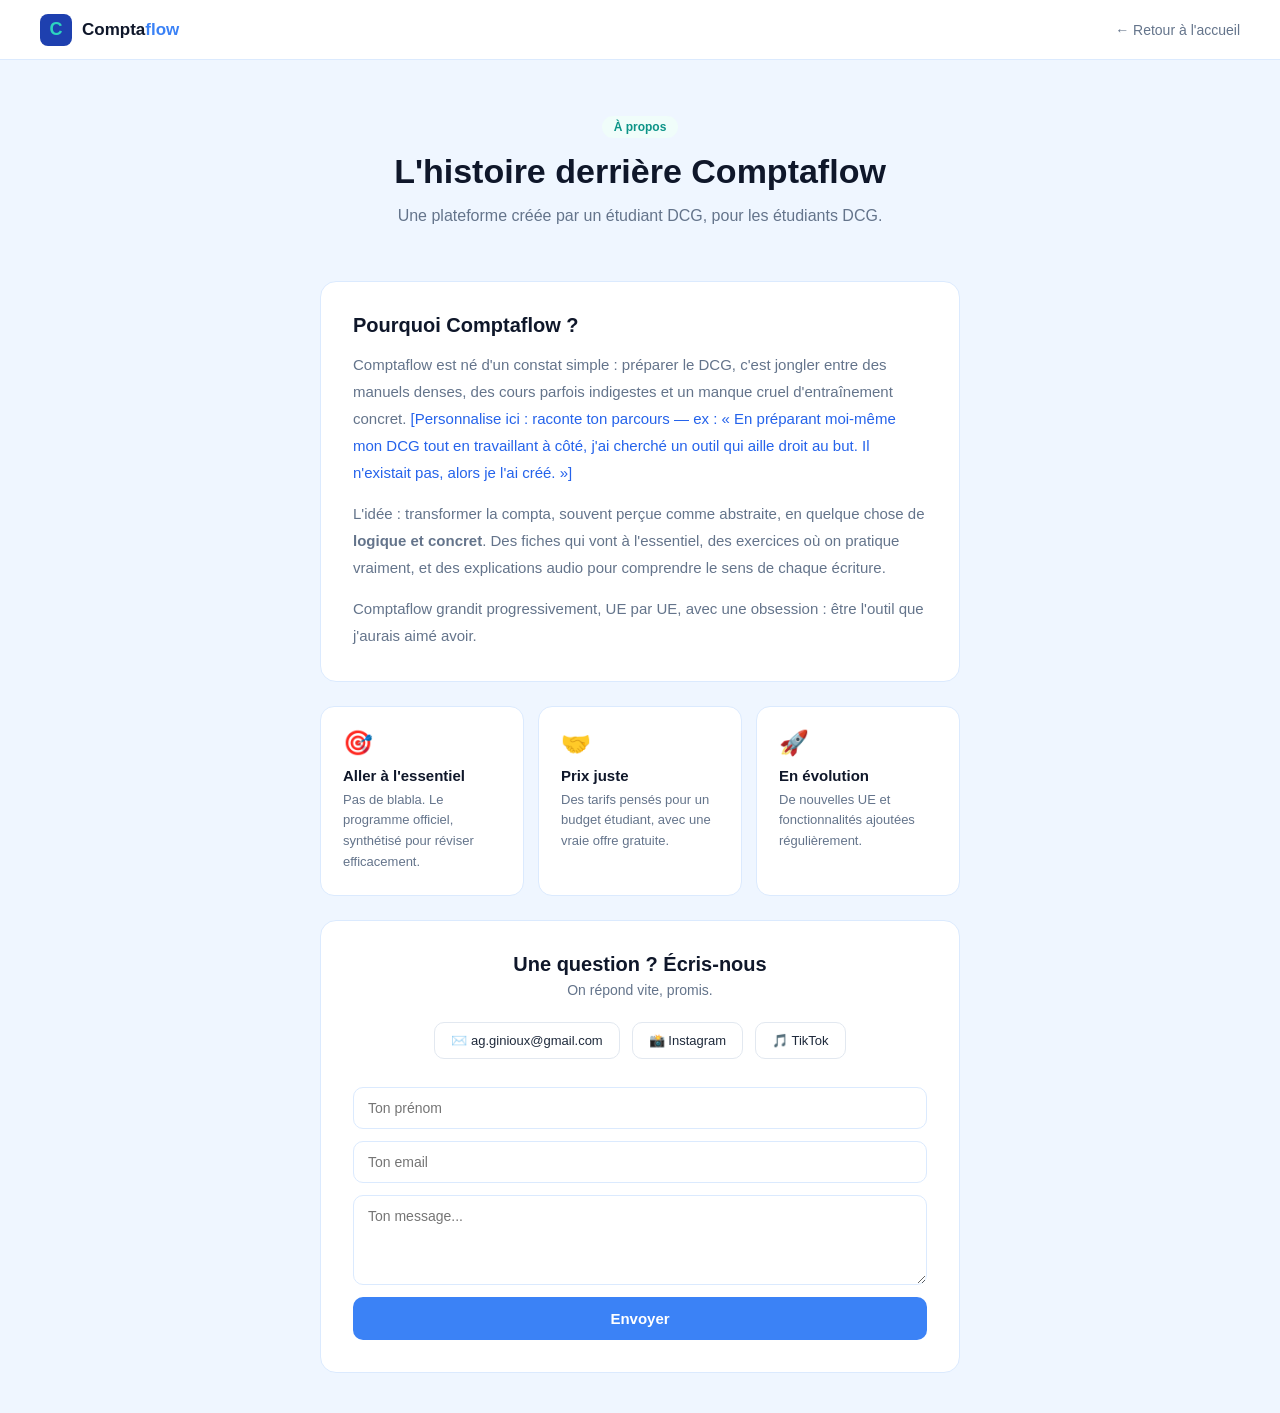
==== a-propos.html @ 51366627 "Create a-propos.html" ====
<!DOCTYPE html>
<html lang="fr">
<head>
<meta charset="UTF-8">
<meta name="viewport" content="width=device-width, initial-scale=1.0">
<title>À propos & Contact — Comptaflow</title>
<link rel="icon" href="data:image/svg+xml,<svg xmlns='http://www.w3.org/2000/svg' viewBox='0 0 100 100'><rect width='100' height='100' rx='20' fill='%231E40AF'/><text x='50' y='72' font-size='70' font-weight='bold' text-anchor='middle' fill='%232DD4BF' font-family='Arial'>C</text></svg>">
<style>
:root{--blue-50:#EFF6FF;--blue-100:#DBEAFE;--blue-400:#60A5FA;--blue-500:#3B82F6;--blue-600:#2563EB;--blue-700:#1D4ED8;--blue-800:#1E40AF;--teal-50:#F0FDFA;--teal-200:#99F6E4;--teal-400:#2DD4BF;--teal-600:#0D9488;--teal-700:#0F766E;--slate-100:#F1F5F9;--slate-200:#E2E8F0;--slate-400:#94A3B8;--slate-500:#64748B;--slate-800:#1E293B;--slate-900:#0F172A}
*{box-sizing:border-box;margin:0;padding:0}
body{font-family:-apple-system,BlinkMacSystemFont,'Segoe UI',Roboto,sans-serif;background:var(--blue-50);color:var(--slate-800)}
nav{position:sticky;top:0;z-index:100;display:flex;align-items:center;justify-content:space-between;padding:0 40px;height:60px;background:#fff;border-bottom:1px solid var(--blue-100)}
.logo{display:flex;align-items:center;gap:10px;text-decoration:none}
.logo-mark{width:32px;height:32px;border-radius:8px;background:var(--blue-800);display:flex;align-items:center;justify-content:center;color:var(--teal-400);font-size:18px;font-weight:700}
.logo-name{font-size:17px;font-weight:600;color:var(--slate-900)}
.logo-name span{color:var(--blue-500)}
.back-link{font-size:14px;color:var(--slate-500);text-decoration:none}
.back-link:hover{color:var(--slate-900)}
.hero{text-align:center;padding:56px 40px 32px}
.tag{display:inline-block;background:var(--teal-50);color:var(--teal-600);font-size:12px;font-weight:600;padding:4px 12px;border-radius:20px;margin-bottom:14px}
.hero h1{font-size:34px;font-weight:700;color:var(--slate-900);margin-bottom:12px}
.hero p{font-size:16px;color:var(--slate-500);max-width:540px;margin:0 auto;line-height:1.6}
.content{max-width:720px;margin:0 auto;padding:20px 40px 40px}
.story{background:#fff;border:1px solid var(--blue-100);border-radius:16px;padding:32px;margin-bottom:24px}
.story h2{font-size:20px;font-weight:700;color:var(--slate-900);margin-bottom:14px}
.story p{font-size:15px;color:var(--slate-500);line-height:1.8;margin-bottom:14px}
.story p:last-child{margin-bottom:0}
.values{display:grid;grid-template-columns:repeat(auto-fit,minmax(200px,1fr));gap:14px;margin-bottom:24px}
.value{background:#fff;border:1px solid var(--blue-100);border-radius:14px;padding:22px}
.value-icon{font-size:24px;margin-bottom:10px}
.value-title{font-size:15px;font-weight:600;color:var(--slate-900);margin-bottom:6px}
.value-desc{font-size:13px;color:var(--slate-500);line-height:1.6}
.contact{background:#fff;border:1px solid var(--blue-100);border-radius:16px;padding:32px}
.contact h2{font-size:20px;font-weight:700;color:var(--slate-900);margin-bottom:6px;text-align:center}
.contact-sub{font-size:14px;color:var(--slate-500);text-align:center;margin-bottom:24px}
.contact-methods{display:flex;justify-content:center;gap:12px;flex-wrap:wrap;margin-bottom:28px}
.method{display:flex;align-items:center;gap:8px;background:var(--slate-50);border:1px solid var(--slate-200);border-radius:10px;padding:10px 16px;font-size:13px;color:var(--slate-800);text-decoration:none}
.method:hover{border-color:var(--blue-400)}
form{display:flex;flex-direction:column;gap:12px}
input,textarea{padding:12px 14px;border:1px solid var(--blue-100);border-radius:10px;font-size:14px;outline:none;font-family:inherit}
input:focus,textarea:focus{border-color:var(--blue-400)}
textarea{resize:vertical}
.btn-send{background:var(--blue-500);color:#fff;border:none;padding:13px;border-radius:10px;font-size:15px;font-weight:600;cursor:pointer}
.btn-send:hover{background:var(--blue-700)}
@media(max-width:768px){nav{padding:0 20px}.hero{padding:40px 20px 24px}.hero h1{font-size:27px}.content{padding:16px 20px 40px}.story,.contact{padding:24px}}
</style>
</head>
<body>
<nav>
  <a class="logo" href="/"><div class="logo-mark">C</div><span class="logo-name">Compta<span>flow</span></span></a>
  <a class="back-link" href="/">← Retour à l'accueil</a>
</nav>

<div class="hero">
  <div class="tag">À propos</div>
  <h1>L'histoire derrière Comptaflow</h1>
  <p>Une plateforme créée par un étudiant DCG, pour les étudiants DCG.</p>
</div>

<div class="content">
  <div class="story">
    <h2>Pourquoi Comptaflow ?</h2>
    <p>Comptaflow est né d'un constat simple : préparer le DCG, c'est jongler entre des manuels denses, des cours parfois indigestes et un manque cruel d'entraînement concret. <span style="color:#2563EB">[Personnalise ici : raconte ton parcours — ex : « En préparant moi-même mon DCG tout en travaillant à côté, j'ai cherché un outil qui aille droit au but. Il n'existait pas, alors je l'ai créé. »]</span></p>
    <p>L'idée : transformer la compta, souvent perçue comme abstraite, en quelque chose de <strong>logique et concret</strong>. Des fiches qui vont à l'essentiel, des exercices où on pratique vraiment, et des explications audio pour comprendre le sens de chaque écriture.</p>
    <p>Comptaflow grandit progressivement, UE par UE, avec une obsession : être l'outil que j'aurais aimé avoir.</p>
  </div>

  <div class="values">
    <div class="value"><div class="value-icon">🎯</div><div class="value-title">Aller à l'essentiel</div><div class="value-desc">Pas de blabla. Le programme officiel, synthétisé pour réviser efficacement.</div></div>
    <div class="value"><div class="value-icon">🤝</div><div class="value-title">Prix juste</div><div class="value-desc">Des tarifs pensés pour un budget étudiant, avec une vraie offre gratuite.</div></div>
    <div class="value"><div class="value-icon">🚀</div><div class="value-title">En évolution</div><div class="value-desc">De nouvelles UE et fonctionnalités ajoutées régulièrement.</div></div>
  </div>

  <div class="contact">
    <h2>Une question ? Écris-nous</h2>
    <div class="contact-sub">On répond vite, promis.</div>
    <div class="contact-methods">
      <a class="method" href="mailto:ag.ginioux@gmail.com">✉️ ag.ginioux@gmail.com</a>
      <a class="method" href="#">📸 Instagram</a>
      <a class="method" href="#">🎵 TikTok</a>
    </div>
    <form action="https://formsubmit.co/ag.ginioux@gmail.com" method="POST">
      <input type="hidden" name="_subject" value="Message depuis la page À propos">
      <input type="hidden" name="_captcha" value="false">
      <input type="hidden" name="_next" value="https://comptaflow-xi.vercel.app/merci.html">
      <input type="text" name="nom" placeholder="Ton prénom" required>
      <input type="email" name="email" placeholder="Ton email" required>
      <textarea name="message" placeholder="Ton message..." required rows="4"></textarea>
      <button type="submit" class="btn-send">Envoyer</button>
    </form>
  </div>
</div>
</body>
</html>
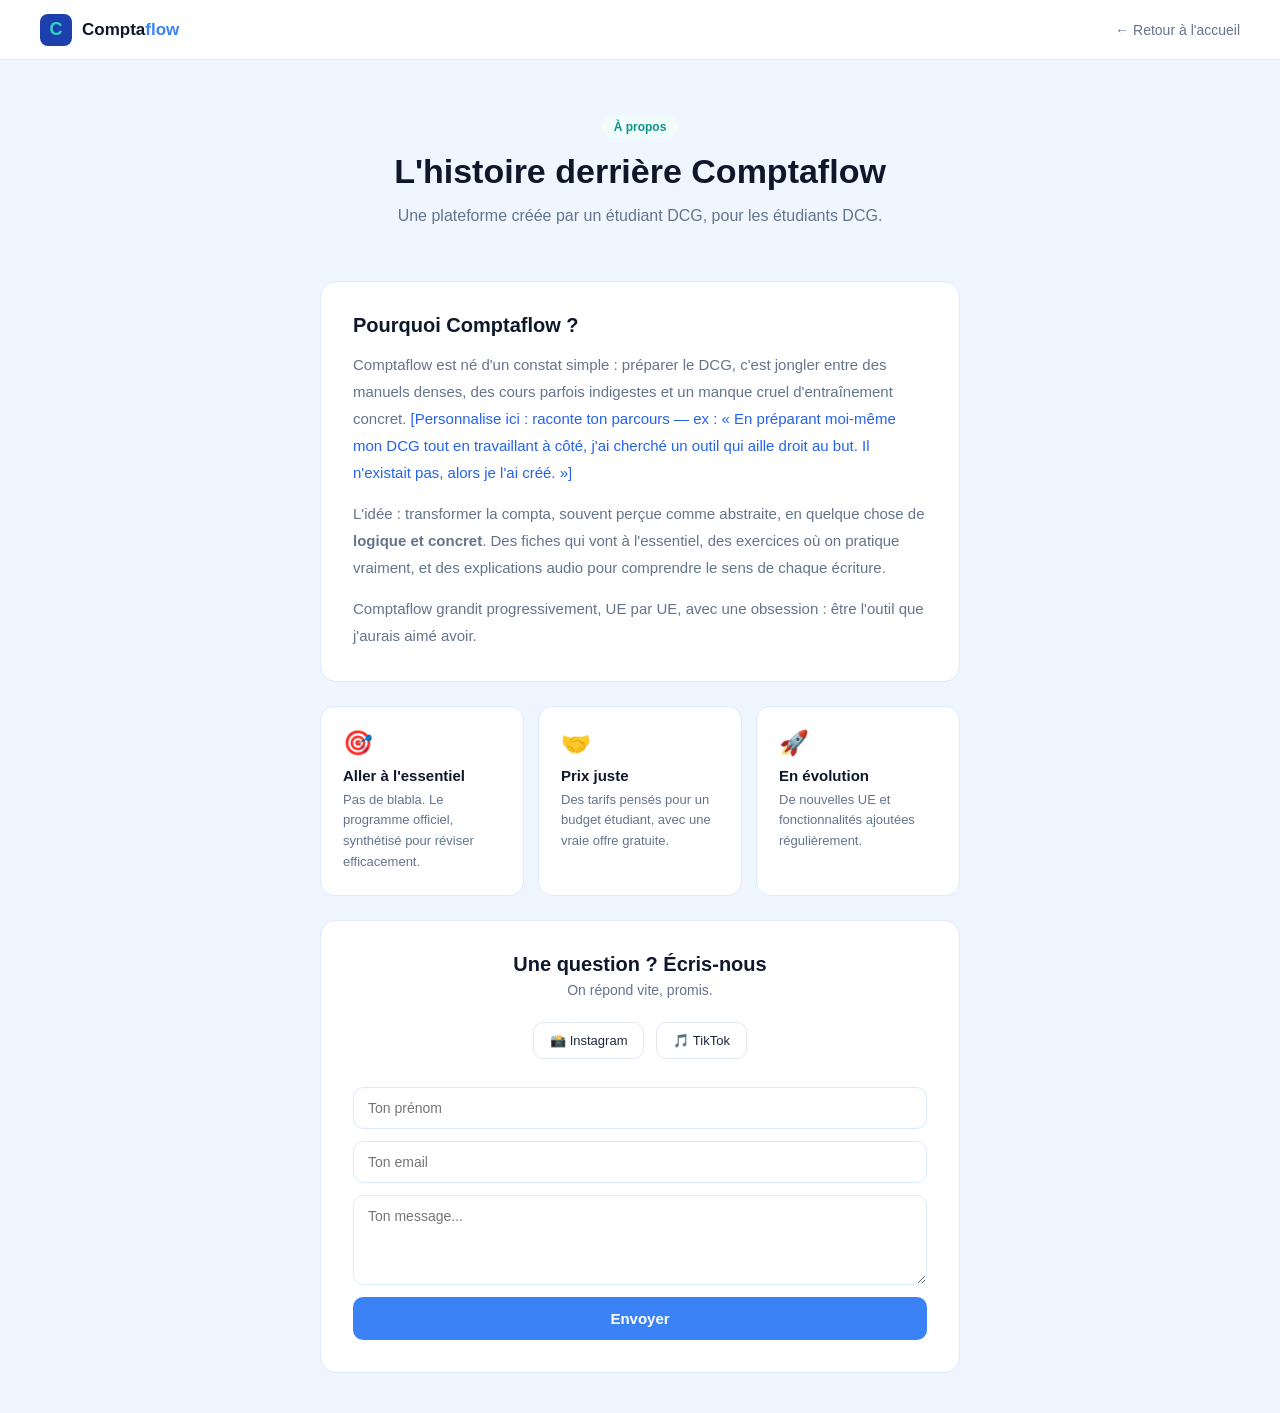
==== commit 27166f2e: "Update a-propos.html" ====
--- a/a-propos.html
+++ b/a-propos.html
@@ -75,11 +75,10 @@
     <h2>Une question ? Écris-nous</h2>
     <div class="contact-sub">On répond vite, promis.</div>
     <div class="contact-methods">
-      <a class="method" href="mailto:ag.ginioux@gmail.com">✉️ ag.ginioux@gmail.com</a>
       <a class="method" href="#">📸 Instagram</a>
       <a class="method" href="#">🎵 TikTok</a>
     </div>
-    <form action="https://formsubmit.co/ag.ginioux@gmail.com" method="POST">
+    <form action="https://formsubmit.co/el/heweje" method="POST">
       <input type="hidden" name="_subject" value="Message depuis la page À propos">
       <input type="hidden" name="_captcha" value="false">
       <input type="hidden" name="_next" value="https://comptaflow-xi.vercel.app/merci.html">
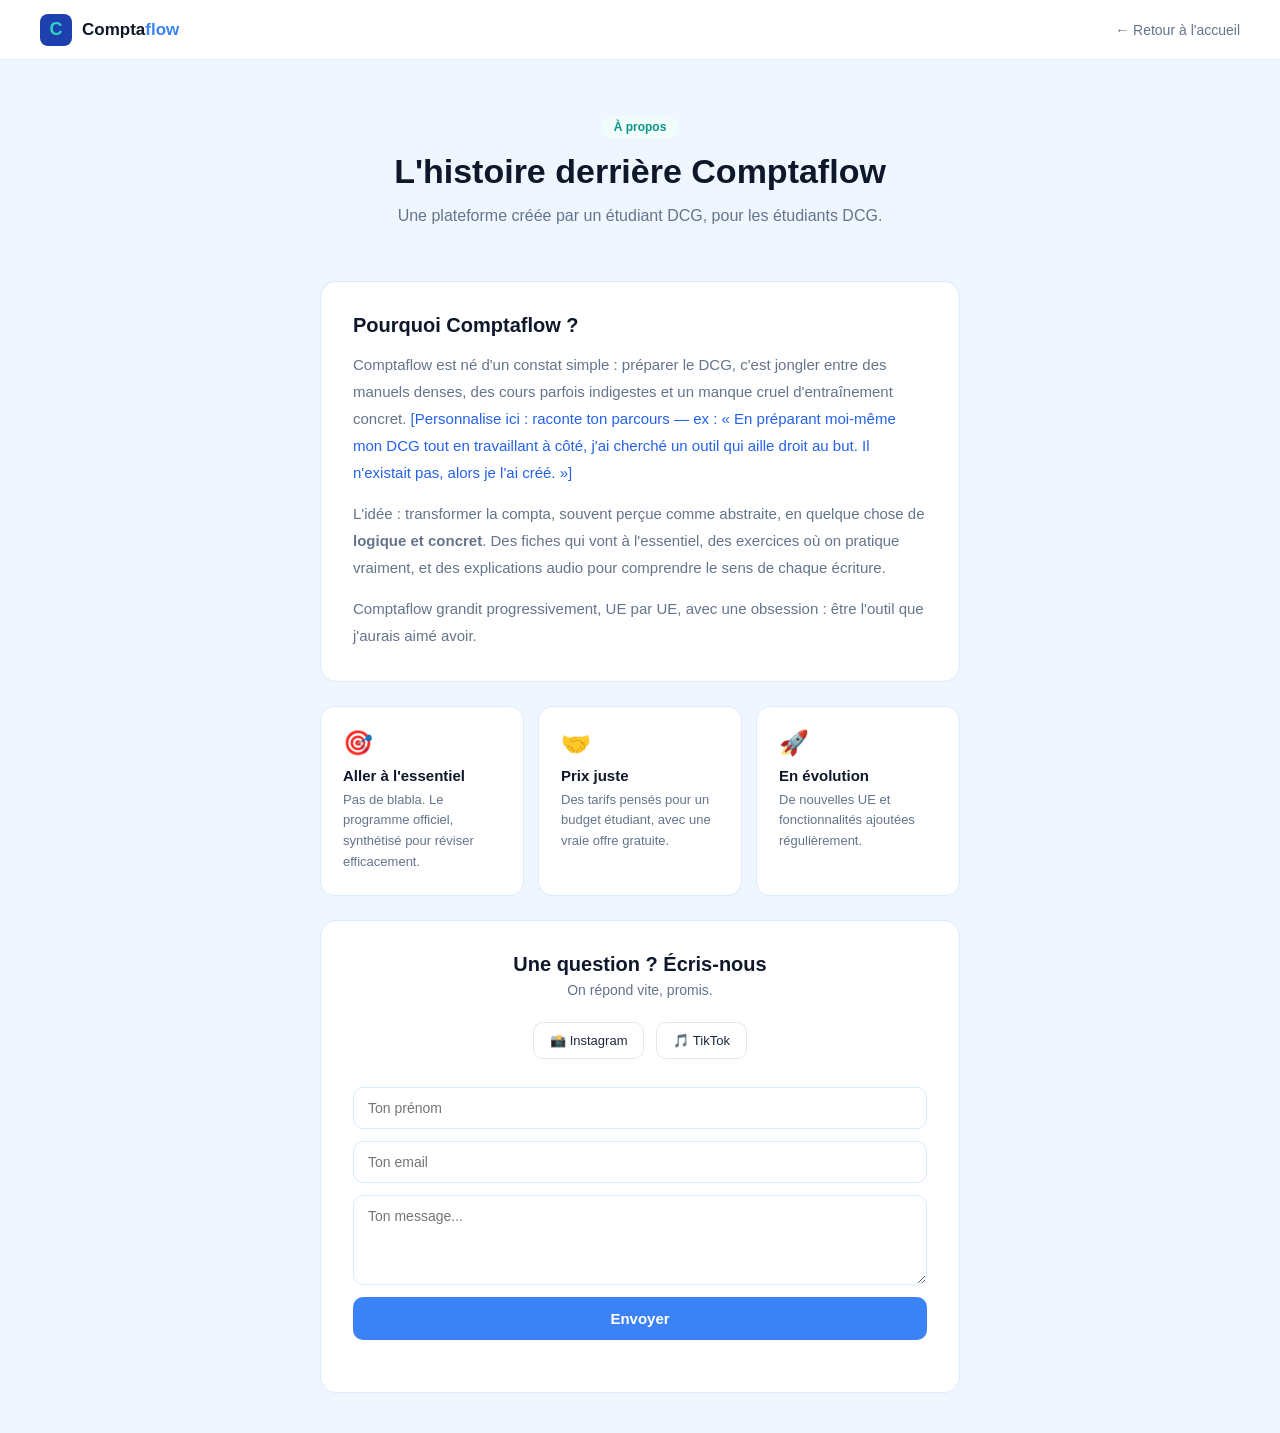
==== commit 5b550d2a: "Update a-propos.html" ====
--- a/a-propos.html
+++ b/a-propos.html
@@ -78,14 +78,12 @@
       <a class="method" href="#">📸 Instagram</a>
       <a class="method" href="#">🎵 TikTok</a>
     </div>
-    <form action="https://formsubmit.co/el/heweje" method="POST">
-      <input type="hidden" name="_subject" value="Message depuis la page À propos">
-      <input type="hidden" name="_captcha" value="false">
-      <input type="hidden" name="_next" value="https://comptaflow-xi.vercel.app/merci.html">
-      <input type="text" name="nom" placeholder="Ton prénom" required>
+    <form id="contact-form" onsubmit="envoyerContact(event)">
+      <input type="text" name="name" placeholder="Ton prénom" required>
       <input type="email" name="email" placeholder="Ton email" required>
       <textarea name="message" placeholder="Ton message..." required rows="4"></textarea>
-      <button type="submit" class="btn-send">Envoyer</button>
+      <button type="submit" id="contact-btn" class="btn-send">Envoyer</button>
+      <div id="contact-status" style="font-size:14px;text-align:center;margin-top:8px"></div>
     </form>
   </div>
 </div>
